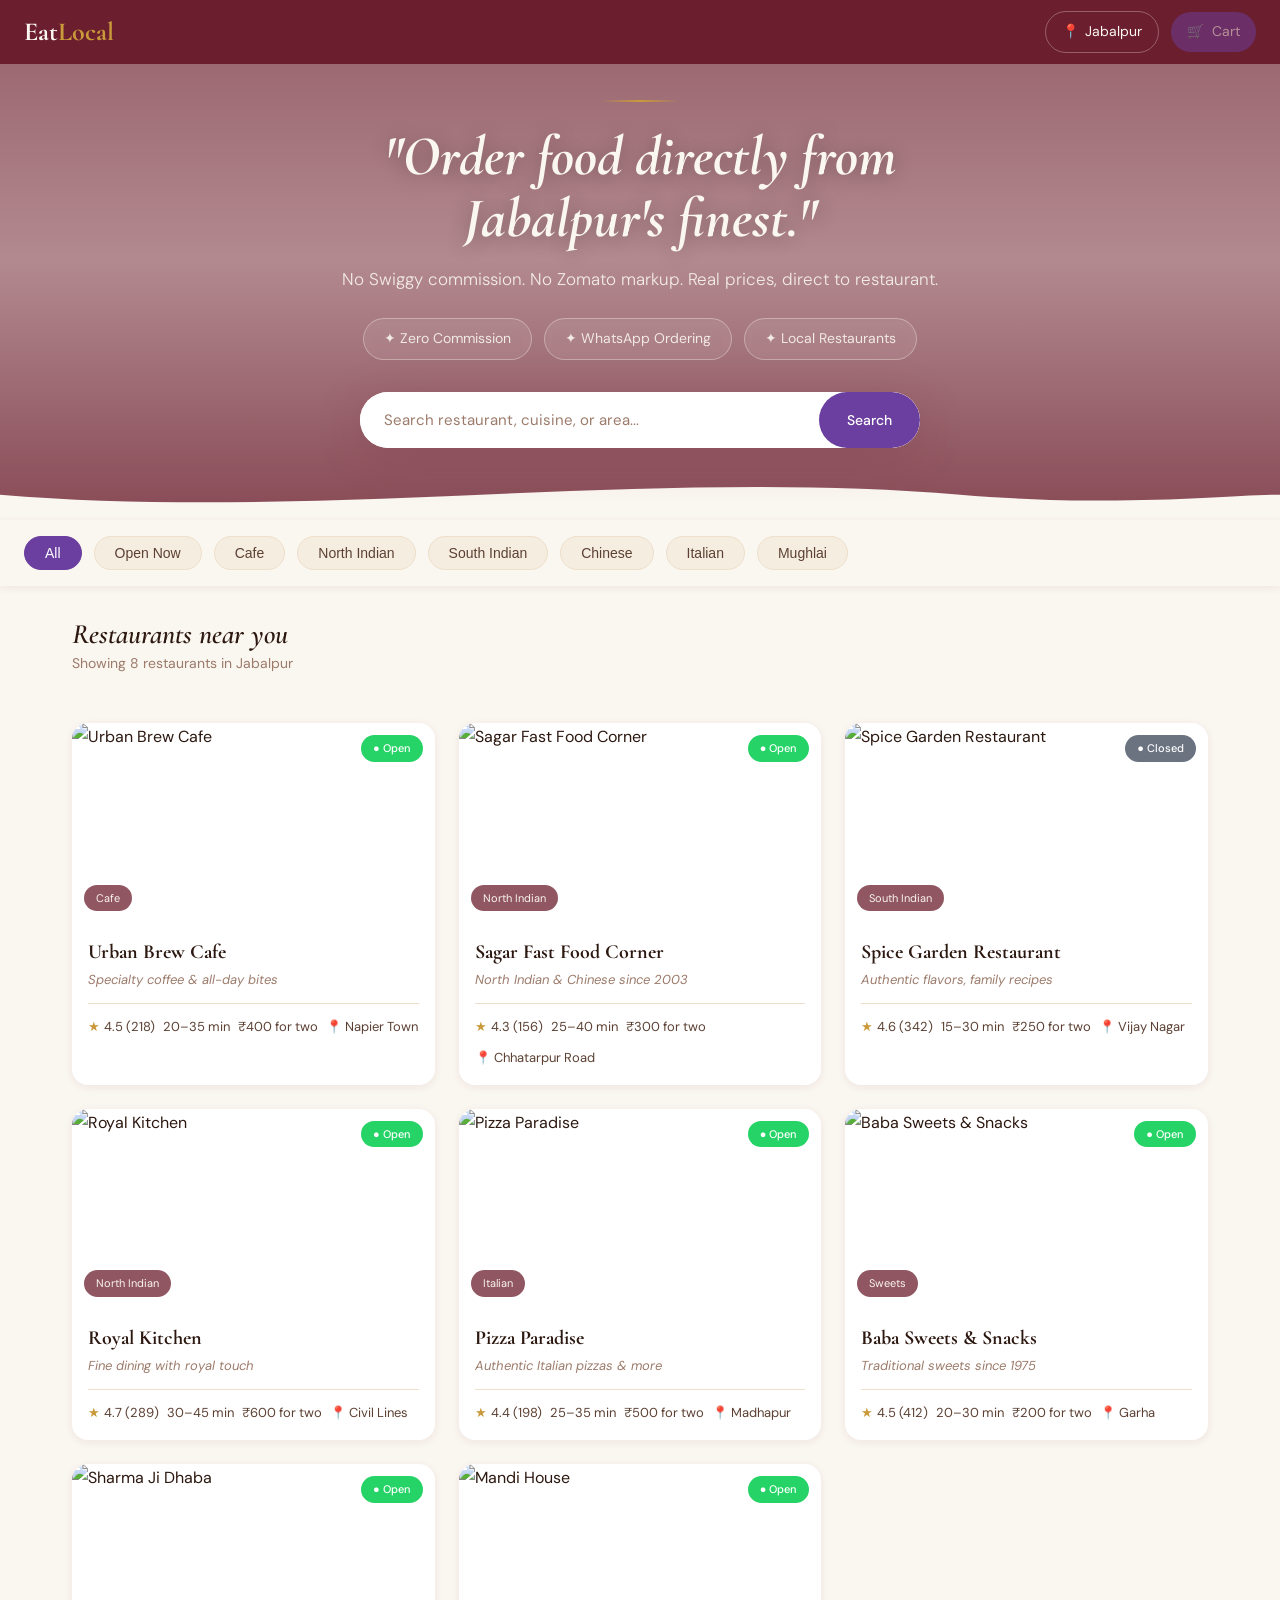
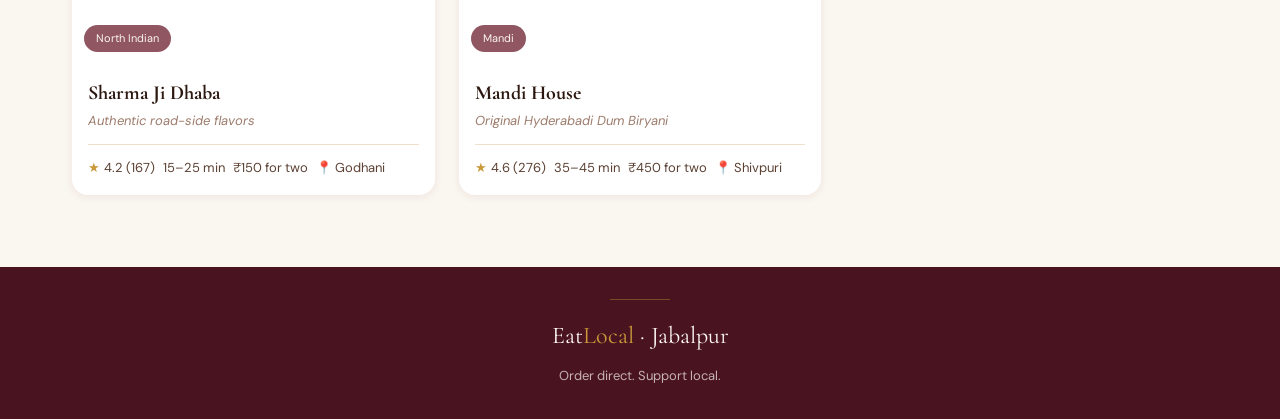
==== index.html @ e4f623a8 "EatLocal - Food ordering platform for Jabalpur restaurants" ====
<!DOCTYPE html>
<html lang="en">
<head>
  <meta charset="UTF-8">
  <meta name="viewport" content="width=device-width, initial-scale=1.0">
  <title>EatLocal - Direct Food Ordering in Jabalpur</title>
  <link rel="stylesheet" href="style.css">
  <link rel="stylesheet" href="https://unpkg.com/aos@2.3.4/dist/aos.css">
</head>
<body>
  <!-- Navbar -->
  <nav class="navbar" id="navbar">
    <div class="logo">Eat<span>Local</span></div>
    <div style="display: flex; align-items: center; gap: 12px;">
      <div class="location">
        <span>📍</span>
        <span>Jabalpur</span>
      </div>
      <div class="navbar-cart-container">
        <div class="navbar-cart" id="navbarCart">
          <span>🛒</span>
          <span class="cart-text">Cart</span>
          <span class="cart-badge" id="navCartBadge" style="display: none;">0</span>
        </div>
        <div class="cart-dropdown" id="cartDropdown">
          <div class="cart-dropdown-header">Your Cart</div>
          <div class="cart-dropdown-items" id="cartDropdownItems"></div>
          <div class="cart-dropdown-footer" id="cartDropdownFooter" style="display: none;">
            <div class="cart-dropdown-total">
              <span>Total</span>
              <span id="dropdownTotal">₹0</span>
            </div>
            <button class="cart-dropdown-btn" onclick="goToCheckout()">View Cart & Checkout</button>
          </div>
        </div>
      </div>
    </div>
  </nav>

  <!-- Hero Section -->
  <section class="hero" id="heroSection">
    <div class="hero-bg" id="heroBg"></div>
    <div class="hero-overlay"></div>
    <div class="hero-content">
      <div class="hero-divider"></div>
      <h1>"Order food directly from Jabalpur's finest."</h1>
      <p class="hero-subtext">No Swiggy commission. No Zomato markup. Real prices, direct to restaurant.</p>
      <div class="hero-pills">
        <span class="hero-pill">✦ Zero Commission</span>
        <span class="hero-pill">✦ WhatsApp Ordering</span>
        <span class="hero-pill">✦ Local Restaurants</span>
      </div>
      <div class="search-container">
        <div class="search-bar">
          <input type="text" class="search-input" id="searchInput" placeholder="Search restaurant, cuisine, or area...">
          <button class="search-btn" id="searchBtn">Search</button>
        </div>
      </div>
    </div>
    <svg class="hero-wave" viewBox="0 0 1440 60" preserveAspectRatio="none">
      <path fill="#FAF6F0" d="M0,30 C360,60 720,0 1080,30 C1260,45 1380,30 1440,30 L1440,60 L0,60 Z"></path>
    </svg>
  </section>

  <!-- Filter Bar -->
  <div class="filter-bar" id="filterBar">
    <button class="filter-pill active" data-filter="all">All</button>
    <button class="filter-pill" data-filter="open">Open Now</button>
    <button class="filter-pill" data-filter="cafe">Cafe</button>
    <button class="filter-pill" data-filter="north-indian">North Indian</button>
    <button class="filter-pill" data-filter="south-indian">South Indian</button>
    <button class="filter-pill" data-filter="chinese">Chinese</button>
    <button class="filter-pill" data-filter="italian">Italian</button>
    <button class="filter-pill" data-filter="mughlai">Mughlai</button>
  </div>

  <!-- Restaurant Section -->
  <main class="container">
    <div class="section-heading">
      <h2>Restaurants near you</h2>
      <p id="resultCount">Showing all restaurants in Jabalpur</p>
    </div>
    <div class="restaurant-grid" id="restaurantGrid"></div>
    <div class="empty-state" id="emptyState" style="display: none;">
      <div class="empty-state-emoji">🍽</div>
      <h3>No restaurants found</h3>
      <p>Try searching for 'cafe' or 'North Indian'</p>
    </div>
  </main>

  <!-- Footer -->
  <footer class="footer">
    <div class="footer-divider"></div>
    <div class="footer-logo">Eat<span>Local</span> · Jabalpur</div>
    <p class="footer-tagline">Order direct. Support local.</p>
  </footer>

  <script src="https://unpkg.com/aos@2.3.4/dist/aos.js"></script>
  <script src="data.js"></script>
  <script src="app.js"></script>
  <script>
    AOS.init({ duration: 600, once: true, offset: 60 });
  </script>
</body>
</html>
---- style.css ----
@import url('https://fonts.googleapis.com/css2?family=Cormorant+Garamond:ital,wght@0,400;0,600;0,700;1,400;1,600&family=DM+Sans:wght@300;400;500;600&display=swap');

:root {
  --maroon: #6B1E2E;
  --maroon-dark: #4A1320;
  --maroon-light: #8B2A3F;
  --purple: #6B3FA0;
  --purple-dark: #52318A;
  --purple-light: #8B5CC4;
  --cream: #FAF6F0;
  --cream-2: #F5EDE0;
  --cream-3: #EFE0CB;
  --gold: #C9993A;
  --gold-light: #F0D17A;
  --whatsapp: #25D366;
  --whatsapp-dark: #1DA851;
  --text-on-dark: #FAF6F0;
  --text-primary: #2C1810;
  --text-secondary: #5C4033;
  --text-muted: #9C7B6B;
  --shadow-sm: 0 2px 8px rgba(107,30,46,0.08);
  --shadow-md: 0 4px 24px rgba(107,30,46,0.14);
  --shadow-lg: 0 8px 48px rgba(107,30,46,0.20);
  --shadow-purple: 0 4px 20px rgba(107,63,160,0.30);
  --radius-sm: 8px;
  --radius-md: 16px;
  --radius-lg: 24px;
  --radius-pill: 50px;
  --ease: cubic-bezier(0.4, 0, 0.2, 1);
  --duration: 280ms;
  --font-display: 'Cormorant Garamond', Georgia, serif;
  --font-body: 'DM Sans', sans-serif;
}

* {
  margin: 0;
  padding: 0;
  box-sizing: border-box;
}

html {
  scroll-behavior: smooth;
}

body {
  font-family: var(--font-body);
  background-color: var(--cream);
  color: var(--text-primary);
  line-height: 1.7;
}

::-webkit-scrollbar {
  width: 0;
  height: 0;
}

::selection {
  background: var(--purple);
  color: white;
}

h1 {
  font: 700 italic 52px/1.1 var(--font-display);
}

h2 {
  font: 600 italic 36px/1.2 var(--font-display);
}

h3 {
  font: 600 28px/1.3 var(--font-display);
}

h4 {
  font: 600 22px/1.3 var(--font-display);
}

p {
  font: 400 16px/1.7 var(--font-body);
}

.container {
  max-width: 1200px;
  margin: 0 auto;
  padding: 0 20px;
}

@media (min-width: 640px) {
  .container {
    padding: 0 32px;
  }
}

/* Navbar */
.navbar {
  position: fixed;
  top: 0;
  left: 0;
  right: 0;
  height: 64px;
  background: var(--maroon);
  display: flex;
  align-items: center;
  justify-content: space-between;
  padding: 0 24px;
  z-index: 1000;
  transition: all var(--duration) var(--ease);
}

.navbar.scrolled {
  border-bottom: 1px solid rgba(201,153,58,0.3);
  backdrop-filter: blur(8px);
}

.navbar .logo {
  font-family: var(--font-display);
  font-size: 26px;
  font-weight: 700;
  color: var(--text-on-dark);
}

.navbar .logo span {
  color: var(--gold);
}

.navbar .location {
  display: flex;
  align-items: center;
  gap: 6px;
  padding: 8px 16px;
  border: 1px solid rgba(250,246,240,0.3);
  border-radius: var(--radius-pill);
  color: var(--text-on-dark);
  font-size: 14px;
  cursor: pointer;
  transition: all var(--duration) var(--ease);
}

.navbar .location:hover {
  background: rgba(250,246,240,0.1);
}

.navbar-cart {
  display: flex;
  align-items: center;
  gap: 8px;
  padding: 8px 16px;
  background: var(--purple);
  border-radius: var(--radius-pill);
  color: white;
  font-size: 14px;
  cursor: pointer;
  transition: all var(--duration) var(--ease);
  position: relative;
}

.navbar-cart:hover {
  background: var(--purple-dark);
}

.navbar-cart .cart-badge {
  position: absolute;
  top: -6px;
  right: -6px;
  background: var(--gold);
  color: var(--maroon);
  font-size: 11px;
  font-weight: 600;
  min-width: 20px;
  height: 20px;
  border-radius: 50%;
  display: flex;
  align-items: center;
  justify-content: center;
}

.navbar-cart.empty {
  opacity: 0.5;
  pointer-events: none;
}

@media (max-width: 640px) {
  .navbar {
    height: 56px;
    padding: 0 16px;
  }

  .navbar .logo {
    font-size: 22px;
  }

  .navbar .location {
    padding: 6px 12px;
    font-size: 13px;
  }

  .navbar-cart {
    padding: 6px 12px;
    font-size: 13px;
  }
}

/* Hero Section with Image */
.hero {
  position: relative;
  min-height: 520px;
  padding: 100px 24px 60px;
  overflow: hidden;
}

.hero-bg {
  position: absolute;
  top: 0;
  left: 0;
  right: 0;
  bottom: 0;
  background-size: cover;
  background-position: center;
  filter: blur(3px) brightness(0.4);
  transform: scale(1.1);
}

.hero-overlay {
  position: absolute;
  top: 0;
  left: 0;
  right: 0;
  bottom: 0;
  background: linear-gradient(180deg, rgba(107,30,46,0.7) 0%, rgba(107,30,46,0.5) 50%, rgba(107,30,46,0.8) 100%);
}

.hero-content {
  max-width: 700px;
  margin: 0 auto;
  text-align: center;
  position: relative;
  z-index: 1;
}

.hero-divider {
  width: 80px;
  height: 2px;
  background: linear-gradient(90deg, transparent, var(--gold), transparent);
  margin: 0 auto 24px;
}

.hero h1 {
  color: var(--text-on-dark);
  font-size: 56px;
  margin-bottom: 16px;
  text-shadow: 0 2px 20px rgba(0,0,0,0.3);
}

.hero-subtext {
  color: var(--text-on-dark);
  opacity: 0.9;
  font-size: 17px;
  margin-bottom: 24px;
  font-weight: 300;
}

.hero-pills {
  display: flex;
  justify-content: center;
  flex-wrap: wrap;
  gap: 12px;
  margin-bottom: 32px;
}

.hero-pill {
  padding: 8px 20px;
  border: 1px solid rgba(250,246,240,0.4);
  border-radius: var(--radius-pill);
  color: var(--text-on-dark);
  opacity: 0.9;
  font-size: 14px;
  background: rgba(255,255,255,0.1);
  backdrop-filter: blur(4px);
}

.search-container {
  max-width: 560px;
  margin: 0 auto;
}

.search-bar {
  display: flex;
  background: white;
  border-radius: var(--radius-pill);
  box-shadow: var(--shadow-lg);
  overflow: hidden;
  height: 56px;
}

.search-input {
  flex: 1;
  border: none;
  padding: 0 24px;
  font-size: 15px;
  font-family: var(--font-body);
  color: var(--text-primary);
  outline: none;
}

.search-input::placeholder {
  color: var(--text-muted);
}

.search-input:focus {
  border: 2px solid var(--purple);
}

.search-btn {
  background: var(--purple);
  color: white;
  border: none;
  padding: 12px 28px;
  border-radius: var(--radius-pill);
  font-family: var(--font-body);
  font-size: 14px;
  font-weight: 500;
  cursor: pointer;
  transition: all var(--duration) var(--ease);
}

.search-btn:hover {
  background: var(--purple-dark);
}

.search-btn:active {
  transform: scale(0.97);
}

.hero-wave {
  position: absolute;
  bottom: -1px;
  left: 0;
  right: 0;
}

@media (max-width: 640px) {
  .hero {
    min-height: 480px;
    padding: 80px 16px 40px;
  }

  .hero h1 {
    font-size: 36px;
  }

  .hero-subtext {
    font-size: 14px;
  }

  .hero-pills {
    gap: 8px;
  }

  .hero-pill {
    font-size: 12px;
    padding: 6px 14px;
  }

  .search-bar {
    flex-direction: column;
    border-radius: var(--radius-md);
    height: auto;
    gap: 12px;
    padding: 16px;
  }

  .search-input {
    height: 48px;
    padding: 0 16px;
  }

  .search-btn {
    width: 100%;
    padding: 14px;
  }
}

/* Filter Bar */
.filter-bar {
  background: var(--cream);
  padding: 16px 24px;
  display: flex;
  gap: 12px;
  overflow-x: auto;
  -webkit-overflow-scrolling: touch;
  scrollbar-width: none;
  position: sticky;
  top: 64px;
  z-index: 100;
  box-shadow: var(--shadow-sm);
}

.filter-bar::-webkit-scrollbar {
  display: none;
}

.filter-pill {
  padding: 8px 20px;
  background: var(--cream-2);
  border: 1px solid var(--cream-3);
  border-radius: var(--radius-pill);
  color: var(--text-secondary);
  font-size: 14px;
  white-space: nowrap;
  cursor: pointer;
  transition: all 200ms var(--ease);
}

.filter-pill:hover {
  background: var(--cream-3);
}

.filter-pill.active {
  background: var(--purple);
  color: white;
  border-color: var(--purple);
}

@media (max-width: 640px) {
  .filter-bar {
    padding: 12px 16px;
    top: 56px;
  }

  .filter-pill {
    padding: 6px 16px;
    font-size: 13px;
  }
}

/* Section Heading */
.section-heading {
  padding: 32px 0 16px;
}

.section-heading h2 {
  font-size: 28px;
  color: var(--text-primary);
}

.section-heading p {
  font-size: 14px;
  color: var(--text-muted);
}

/* Restaurant Grid */
.restaurant-grid {
  display: grid;
  grid-template-columns: repeat(auto-fill, minmax(300px, 1fr));
  gap: 24px;
  padding: 32px 0;
}

@media (max-width: 640px) {
  .restaurant-grid {
    grid-template-columns: 1fr;
    gap: 16px;
    padding: 16px 0;
  }
}

/* Restaurant Card */
.restaurant-card {
  background: white;
  border-radius: var(--radius-md);
  box-shadow: var(--shadow-sm);
  overflow: hidden;
  transition: all var(--duration) var(--ease);
  text-decoration: none;
  color: inherit;
  display: block;
}

.restaurant-card:hover {
  transform: translateY(-4px);
  box-shadow: var(--shadow-md);
}

.card-cover {
  height: 200px;
  position: relative;
  overflow: hidden;
}

.card-cover img {
  width: 100%;
  height: 100%;
  object-fit: cover;
  transition: transform 0.5s var(--ease);
}

.restaurant-card:hover .card-cover img {
  transform: scale(1.05);
}

.card-cover-gradient {
  width: 100%;
  height: 100%;
  background: linear-gradient(135deg, var(--maroon) 0%, var(--purple) 100%);
  display: flex;
  align-items: center;
  justify-content: center;
}

.card-cover-initials {
  font-family: var(--font-display);
  font-size: 48px;
  color: var(--gold);
}

.card-badge {
  position: absolute;
  top: 12px;
  right: 12px;
  padding: 4px 12px;
  border-radius: var(--radius-pill);
  font-size: 11px;
  font-weight: 500;
}

.card-badge.open {
  background: var(--whatsapp);
  color: white;
}

.card-badge.closed {
  background: #6B7280;
  color: white;
}

.card-cuisine-tag {
  position: absolute;
  bottom: 12px;
  left: 12px;
  padding: 4px 12px;
  background: rgba(107,30,46,0.75);
  backdrop-filter: blur(4px);
  border-radius: var(--radius-pill);
  color: var(--cream);
  font-size: 11px;
}

.card-body {
  padding: 16px;
}

.card-name {
  font-family: var(--font-display);
  font-size: 20px;
  font-weight: 700;
  color: var(--text-primary);
  margin-bottom: 4px;
}

.card-tagline {
  font-size: 13px;
  color: var(--text-muted);
  font-style: italic;
  margin-bottom: 12px;
}

.card-divider {
  height: 1px;
  background: var(--cream-3);
  margin-bottom: 12px;
}

.card-info {
  display: flex;
  flex-wrap: wrap;
  gap: 8px;
  font-size: 13px;
  color: var(--text-secondary);
}

.card-rating {
  display: flex;
  align-items: center;
  gap: 4px;
}

.card-rating .star {
  color: var(--gold);
}

.card-info-item {
  display: flex;
  align-items: center;
  gap: 4px;
}

/* Empty State */
.empty-state {
  text-align: center;
  padding: 60px 20px;
}

.empty-state-emoji {
  font-size: 64px;
  margin-bottom: 16px;
}

.empty-state h3 {
  font-size: 24px;
  color: var(--text-primary);
  margin-bottom: 8px;
}

.empty-state p {
  font-size: 14px;
  color: var(--text-muted);
}

/* Footer */
.footer {
  background: var(--maroon-dark);
  text-align: center;
  padding: 32px 24px;
  margin-top: 40px;
}

.footer-divider {
  width: 60px;
  height: 1px;
  background: var(--gold);
  opacity: 0.4;
  margin: 0 auto 16px;
}

.footer-logo {
  font-family: var(--font-display);
  font-size: 24px;
  color: var(--text-on-dark);
  margin-bottom: 8px;
}

.footer-logo span {
  color: var(--gold);
}

.footer-tagline {
  font-size: 13px;
  color: var(--text-on-dark);
  opacity: 0.7;
}

/* Restaurant Page - Back Button - Premium */
.back-btn {
  position: fixed;
  top: 20px;
  left: 20px;
  z-index: 900;
  display: flex;
  align-items: center;
  gap: 8px;
  padding: 12px 20px;
  background: rgba(255,255,255,0.95);
  border: none;
  border-radius: 30px;
  color: var(--maroon);
  font-size: 14px;
  font-family: var(--font-body);
  font-weight: 600;
  cursor: pointer;
  transition: all 0.3s cubic-bezier(0.4, 0, 0.2, 1);
  backdrop-filter: blur(12px);
  box-shadow: 0 4px 20px rgba(107,30,46,0.15), 0 0 0 1px rgba(255,255,255,0.5);
  z-index: 1001;
}

.back-btn:hover {
  background: white;
  transform: translateX(-4px);
  box-shadow: 0 8px 30px rgba(107,30,46,0.2), 0 0 0 1px rgba(255,255,255,0.8);
}

.back-btn svg {
  width: 18px;
  height: 18px;
  transition: transform 0.3s var(--ease);
}

.back-btn:hover svg {
  transform: translateX(-4px);
}

@media (min-width: 640px) {
  .back-btn {
    top: 84px;
  }
}

/* Restaurant Cover - World Class */
.restaurant-cover {
  position: relative;
  height: 480px;
  overflow: hidden;
}

.restaurant-cover::before {
  content: '';
  position: absolute;
  top: 0;
  left: 0;
  right: 0;
  height: 200px;
  background: linear-gradient(to bottom, rgba(44,24,16,0.5) 0%, transparent 100%);
  z-index: 2;
}

.restaurant-cover::after {
  content: '';
  position: absolute;
  bottom: 0;
  left: 0;
  right: 0;
  height: 120px;
  background: linear-gradient(to top, rgba(44,24,16,0.95) 0%, rgba(44,24,16,0.3) 60%, transparent 100%);
  z-index: 2;
}

.restaurant-cover-gradient {
  width: 100%;
  height: 100%;
  background: linear-gradient(135deg, var(--maroon) 0%, var(--purple) 40%, var(--maroon-light) 70%, var(--purple-dark) 100%);
}

.restaurant-cover img {
  width: 100%;
  height: 100%;
  object-fit: cover;
  transition: transform 10s cubic-bezier(0.4, 0, 0.2, 1);
}

.restaurant-cover:hover img {
  transform: scale(1.08);
}

.restaurant-cover-overlay {
  position: absolute;
  bottom: 0;
  left: 0;
  right: 0;
  padding: 40px;
  z-index: 3;
}

.restaurant-cover-name {
  font-family: var(--font-display);
  font-size: 48px;
  font-style: italic;
  font-weight: 700;
  color: var(--text-on-dark);
  margin-bottom: 10px;
  text-shadow: 0 4px 20px rgba(0,0,0,0.4);
  letter-spacing: -0.5px;
  animation: slideUp 0.6s ease-out;
}

@keyframes slideUp {
  from {
    opacity: 0;
    transform: translateY(30px);
  }
  to {
    opacity: 1;
    transform: translateY(0);
  }
}

.restaurant-cover-tagline {
  font-size: 18px;
  color: var(--text-on-dark);
  opacity: 0.9;
  font-weight: 300;
  margin-bottom: 24px;
  font-style: italic;
  animation: slideUp 0.6s ease-out 0.1s backwards;
}

.restaurant-cover-meta {
  display: flex;
  align-items: center;
  gap: 14px;
  flex-wrap: wrap;
  animation: slideUp 0.6s ease-out 0.2s backwards;
}

.restaurant-cover-rating {
  display: flex;
  align-items: center;
  gap: 8px;
  background: linear-gradient(135deg, rgba(201,153,58,0.9), rgba(240,209,122,0.9));
  padding: 8px 18px;
  border-radius: 30px;
  color: var(--maroon-dark);
  font-weight: 600;
  box-shadow: 0 4px 15px rgba(201,153,58,0.4);
}

.restaurant-cover-rating .star {
  color: var(--maroon-dark);
  font-size: 18px;
  animation: starPulse 2s ease-in-out infinite;
}

@keyframes starPulse {
  0%, 100% { transform: scale(1); }
  50% { transform: scale(1.2); }
}

.restaurant-cover-cuisine {
  background: linear-gradient(135deg, rgba(107,63,160,0.8), rgba(139,92,196,0.8));
  backdrop-filter: blur(8px);
  padding: 8px 18px;
  border-radius: 30px;
  color: white;
  font-size: 14px;
  font-weight: 500;
  letter-spacing: 0.5px;
  box-shadow: 0 4px 15px rgba(107,63,160,0.3);
}

/* Floating action buttons */
.restaurant-actions {
  position: absolute;
  top: 90px;
  right: 20px;
  display: flex;
  flex-direction: column;
  gap: 12px;
  z-index: 4;
}

.action-btn {
  width: 50px;
  height: 50px;
  border-radius: 50%;
  border: none;
  display: flex;
  align-items: center;
  justify-content: center;
  cursor: pointer;
  transition: all 0.3s var(--ease);
  box-shadow: 0 4px 15px rgba(0,0,0,0.2);
}

.action-btn.favorite {
  background: white;
  color: #ef4444;
}

.action-btn.favorite.active {
  background: #ef4444;
  color: white;
}

.action-btn.share {
  background: white;
  color: var(--maroon);
}

.action-btn:hover {
  transform: scale(1.1);
}

.action-btn svg {
  width: 22px;
  height: 22px;
}

@media (max-width: 640px) {
  .restaurant-cover {
    height: 360px;
  }

  .restaurant-cover-name {
    font-size: 32px;
  }

  .restaurant-cover-tagline {
    font-size: 15px;
  }

  .restaurant-cover-overlay {
    padding: 24px;
  }

  .restaurant-actions {
    top: 80px;
    right: 12px;
  }

  .action-btn {
    width: 44px;
    height: 44px;
  }
}

/* Info Bar - Premium */
.info-bar {
  background: linear-gradient(180deg, white 0%, var(--cream) 100%);
  padding: 20px 32px;
  display: flex;
  gap: 16px;
  overflow-x: auto;
  -webkit-overflow-scrolling: touch;
  border-bottom: 1px solid var(--cream-3);
  box-shadow: 0 4px 20px rgba(107,30,46,0.05);
}

.info-chip {
  display: flex;
  align-items: center;
  gap: 10px;
  font-size: 13px;
  color: var(--text-secondary);
  white-space: nowrap;
  padding: 10px 18px;
  background: white;
  border-radius: 12px;
  border: 1px solid var(--cream-3);
  transition: all 0.25s var(--ease);
  box-shadow: 0 2px 8px rgba(107,30,46,0.04);
}

.info-chip:hover {
  background: var(--cream);
  border-color: var(--purple-light);
  transform: translateY(-2px);
  box-shadow: 0 4px 12px rgba(107,30,46,0.08);
}

.info-chip .icon {
  font-size: 16px;
  width: 20px;
  text-align: center;
}

.info-chip .status-badge {
  padding: 6px 14px;
  border-radius: 20px;
  font-size: 12px;
  font-weight: 600;
  letter-spacing: 0.3px;
}

.info-chip .status-badge.open {
  background: linear-gradient(135deg, var(--whatsapp), #20b858);
  color: white;
  box-shadow: 0 2px 8px rgba(37,211,102,0.3);
}

.info-chip .status-badge.closed {
  background: linear-gradient(135deg, #6B7280, #9CA3AF);
  color: white;
}

.info-chip strong {
  color: var(--text-primary);
  font-weight: 600;
}

.info-chip.call-btn {
  background: linear-gradient(135deg, var(--whatsapp), #20b858);
  color: white;
  border: none;
  cursor: pointer;
}

.info-chip.call-btn:hover {
  background: var(--whatsapp-dark);
  transform: translateY(-2px);
  box-shadow: 0 4px 15px rgba(37,211,102,0.4);
}

.info-chip.call-btn .icon {
  color: white;
}

/* Menu Category Tabs - Premium */
.menu-tabs {
  background: linear-gradient(180deg, white 0%, var(--cream) 100%);
  padding: 20px 32px;
  display: flex;
  gap: 12px;
  overflow-x: auto;
  -webkit-overflow-scrolling: touch;
  position: sticky;
  top: 64px;
  z-index: 100;
  border-bottom: 1px solid var(--cream-3);
  box-shadow: 0 4px 20px rgba(107,30,46,0.06);
}

.menu-tab {
  padding: 14px 28px;
  background: white;
  border: 2px solid var(--cream-3);
  border-radius: 30px;
  color: var(--text-secondary);
  font-size: 14px;
  font-weight: 600;
  white-space: nowrap;
  cursor: pointer;
  transition: all 0.3s cubic-bezier(0.4, 0, 0.2, 1);
  position: relative;
  overflow: hidden;
}

.menu-tab::before {
  content: '';
  position: absolute;
  top: 0;
  left: 0;
  right: 0;
  bottom: 0;
  background: linear-gradient(135deg, var(--maroon), var(--maroon-light));
  opacity: 0;
  transition: opacity 0.3s var(--ease);
  border-radius: 28px;
}

.menu-tab:hover {
  border-color: var(--purple-light);
  transform: translateY(-2px);
  box-shadow: 0 6px 20px rgba(107,30,46,0.12);
}

.menu-tab:hover::before {
  opacity: 0.05;
}

.menu-tab.active {
  background: linear-gradient(135deg, var(--maroon), var(--maroon-light));
  color: var(--text-on-dark);
  border-color: var(--maroon);
  box-shadow: 0 6px 20px rgba(107,30,46,0.25);
}

.menu-tab.active::before {
  opacity: 1;
}

.menu-tab span {
  position: relative;
  z-index: 1;
}

.menu-tab:hover {
  background: var(--cream-3);
}

.menu-tab.active {
  background: var(--maroon);
  color: var(--text-on-dark);
}

@media (max-width: 640px) {
  .menu-tabs {
    top: 56px;
    padding: 12px 16px;
  }
}

/* Menu Section - World Class */
.menu-section {
  padding: 32px;
  max-width: 900px;
  margin: 0 auto;
}

.menu-category {
  margin-bottom: 48px;
  animation: fadeInUp 0.6s cubic-bezier(0.4, 0, 0.2, 1);
}

@keyframes fadeInUp {
  from {
    opacity: 0;
    transform: translateY(30px);
  }
  to {
    opacity: 1;
    transform: translateY(0);
  }
}

.category-header {
  display: flex;
  align-items: center;
  gap: 20px;
  margin-bottom: 24px;
  padding-bottom: 16px;
  border-bottom: 2px solid var(--cream-3);
}

.category-heading {
  font-family: var(--font-display);
  font-size: 30px;
  color: var(--maroon);
  font-weight: 700;
  position: relative;
  letter-spacing: -0.5px;
  display: flex;
  align-items: center;
  gap: 12px;
}

.category-heading::after {
  content: '';
  position: absolute;
  bottom: -8px;
  left: 0;
  width: 80px;
  height: 4px;
  background: linear-gradient(90deg, var(--gold), var(--gold-light), transparent);
  border-radius: 2px;
}

.category-item-count {
  background: linear-gradient(135deg, var(--cream-2), var(--cream-3));
  padding: 6px 16px;
  border-radius: 20px;
  font-size: 13px;
  color: var(--text-muted);
  font-weight: 500;
}

.category-divider {
  height: 2px;
  background: linear-gradient(90deg, var(--cream-3) 0%, transparent 100%);
  margin-bottom: 24px;
}

/* Menu Item - World Class */
.menu-item {
  background: white;
  border: 1px solid var(--cream-3);
  border-radius: 20px;
  padding: 24px;
  margin-bottom: 20px;
  display: flex;
  gap: 24px;
  transition: all 0.4s cubic-bezier(0.4, 0, 0.2, 1);
  position: relative;
  overflow: visible;
  box-shadow: 0 2px 8px rgba(107,30,46,0.04);
}

.menu-item::before {
  content: '';
  position: absolute;
  left: 0;
  top: 0;
  bottom: 0;
  width: 5px;
  background: linear-gradient(180deg, var(--maroon), var(--purple));
  border-radius: 20px 0 0 20px;
  transform: scaleY(0);
  transition: transform 0.4s var(--ease);
}

.menu-item:hover {
  border-color: var(--purple-light);
  box-shadow: 0 12px 40px rgba(107,30,46,0.12);
  transform: translateY(-4px);
}

.menu-item:hover::before {
  transform: scaleY(1);
}

.menu-item-info {
  flex: 1;
  min-width: 0;
}

.menu-item-header {
  display: flex;
  align-items: center;
  gap: 12px;
  margin-bottom: 8px;
  flex-wrap: wrap;
}

.veg-indicator {
  width: 14px;
  height: 14px;
  border-radius: 50%;
  flex-shrink: 0;
  box-shadow: 0 2px 6px rgba(0,0,0,0.15);
  border: 2px solid rgba(255,255,255,0.5);
}

.veg-indicator.veg {
  background: #22C55E;
}

.veg-indicator.non-veg {
  background: #EF4444;
}

.menu-item-name {
  font-size: 18px;
  font-weight: 700;
  color: var(--text-primary);
  letter-spacing: -0.3px;
  position: relative;
}

.menu-item-badge {
  padding: 5px 14px;
  background: linear-gradient(135deg, var(--gold), var(--gold-light));
  color: var(--maroon-dark);
  border-radius: 20px;
  font-size: 11px;
  font-weight: 700;
  text-transform: uppercase;
  letter-spacing: 0.8px;
  box-shadow: 0 2px 8px rgba(201,153,58,0.3);
}

.menu-item-description {
  font-size: 15px;
  color: var(--text-muted);
  margin-bottom: 16px;
  line-height: 1.6;
  display: -webkit-box;
  -webkit-line-clamp: 2;
  -webkit-box-orient: vertical;
  overflow: hidden;
}

.menu-item-footer {
  display: flex;
  align-items: center;
  justify-content: space-between;
  gap: 16px;
  flex-wrap: wrap;
}

.menu-item-price {
  font-size: 20px;
  font-weight: 800;
  color: var(--maroon);
  display: flex;
  align-items: baseline;
  gap: 2px;
  letter-spacing: -0.5px;
}

.menu-item-price::before {
  content: '₹';
  font-size: 14px;
  font-weight: 600;
  opacity: 0.7;
}

.menu-item-image {
  width: 120px;
  height: 120px;
  border-radius: 20px;
  background: linear-gradient(135deg, var(--cream-2) 0%, var(--cream-3) 100%);
  flex-shrink: 0;
  display: flex;
  align-items: center;
  justify-content: center;
  overflow: hidden;
  box-shadow: 0 8px 24px rgba(107,30,46,0.1);
  transition: all 0.4s cubic-bezier(0.4, 0, 0.2, 1);
}

.menu-item:hover .menu-item-image {
  transform: scale(1.08) rotate(2deg);
  box-shadow: 0 12px 32px rgba(107,30,46,0.15);
}

/* Popular Items Grid - Premium */
.popular-items-grid {
  display: grid;
  grid-template-columns: repeat(2, 1fr);
  gap: 16px;
}

@media (max-width: 640px) {
  .popular-items-grid {
    grid-template-columns: 1fr;
  }
}

.menu-item-image img {
  width: 100%;
  height: 100%;
  object-fit: cover;
}

.add-btn {
  border: 2px solid var(--purple);
  color: var(--purple);
  background: white;
  border-radius: 25px;
  padding: 12px 28px;
  font-size: 14px;
  font-family: var(--font-body);
  font-weight: 700;
  cursor: pointer;
  transition: all 0.3s cubic-bezier(0.4, 0, 0.2, 1);
  display: inline-flex;
  align-items: center;
  gap: 8px;
  box-shadow: 0 4px 12px rgba(107,63,160,0.15);
}

.add-btn:hover {
  background: linear-gradient(135deg, var(--purple), var(--purple-dark));
  color: white;
  transform: scale(1.05);
  box-shadow: 0 8px 24px rgba(107,63,160,0.35);
}

.add-btn:active {
  transform: scale(0.95);
}

.quantity-control {
  display: inline-flex;
  align-items: center;
  gap: 8px;
  margin-top: 8px;
  background: linear-gradient(135deg, var(--purple), var(--purple-dark));
  border-radius: 25px;
  padding: 6px;
  box-shadow: 0 4px 12px rgba(107,63,160,0.3);
}

.quantity-control .qty-btn {
  width: 32px;
  height: 32px;
  border-radius: 50%;
  border: none;
  background: white;
  color: var(--purple);
  font-size: 18px;
  font-weight: 700;
  cursor: pointer;
  display: flex;
  align-items: center;
  justify-content: center;
  transition: all 0.2s var(--ease);
  box-shadow: 0 2px 6px rgba(0,0,0,0.1);
}

.quantity-control .qty-btn:hover {
  background: var(--gold);
  color: var(--maroon-dark);
  transform: scale(1.1);
}

.quantity-control .qty-btn:active {
  transform: scale(0.9);
}

.quantity-control .qty-count {
  font-size: 15px;
  font-weight: 700;
  color: white;
  min-width: 24px;
  text-align: center;
  padding: 0 4px;
}

/* Sticky Cart Bar - World Class */
.sticky-cart {
  position: fixed;
  bottom: 0;
  left: 0;
  right: 0;
  background: linear-gradient(135deg, var(--maroon) 0%, var(--maroon-dark) 50%, var(--purple-dark) 100%);
  padding: 18px 32px;
  padding-bottom: max(24px, env(safe-area-inset-bottom));
  display: flex;
  align-items: center;
  justify-content: space-between;
  z-index: 800;
  transform: translateY(120%);
  transition: transform 400ms cubic-bezier(0.34,1.56,0.64,1);
  box-shadow: 0 -10px 40px rgba(107,30,46,0.4), 0 0 0 1px rgba(201,153,58,0.1);
}

.sticky-cart.visible {
  transform: translateY(0);
}

.cart-info {
  display: flex;
  align-items: center;
  gap: 16px;
  color: var(--text-on-dark);
}

.cart-icon {
  font-size: 24px;
  background: linear-gradient(135deg, var(--gold), var(--gold-light));
  width: 56px;
  height: 56px;
  border-radius: 16px;
  display: flex;
  align-items: center;
  justify-content: center;
  box-shadow: 0 6px 20px rgba(201,153,58,0.4);
  position: relative;
  animation: cartBounce 2s ease-in-out infinite;
}

@keyframes cartBounce {
  0%, 100% { transform: translateY(0); }
  50% { transform: translateY(-3px); }
}

.cart-details {
  font-size: 14px;
}

.cart-item-name {
  font-weight: 600;
  margin-bottom: 4px;
  font-size: 15px;
}

.cart-total {
  font-size: 22px;
  font-weight: 800;
  color: var(--gold);
  letter-spacing: -0.5px;
}

.place-order-btn {
  background: linear-gradient(135deg, var(--whatsapp), #1da851);
  color: white;
  border: none;
  padding: 16px 36px;
  border-radius: 30px;
  font-size: 16px;
  font-weight: 700;
  font-family: var(--font-body);
  cursor: pointer;
  transition: all 0.3s cubic-bezier(0.4, 0, 0.2, 1);
  display: flex;
  align-items: center;
  gap: 12px;
  box-shadow: 0 8px 24px rgba(37,211,102,0.4);
  letter-spacing: 0.5px;
}

.place-order-btn:hover {
  transform: scale(1.05) translateY(-2px);
  box-shadow: 0 12px 32px rgba(37,211,102,0.5);
}

.place-order-btn:active {
  transform: scale(0.98);
}

.place-order-btn svg {
  width: 22px;
  height: 22px;
}

@media (max-width: 640px) {
  .sticky-cart {
    padding: 12px 16px;
  }

  .cart-icon {
    width: 40px;
    height: 40px;
    font-size: 20px;
  }

  .place-order-btn {
    padding: 12px 20px;
    font-size: 14px;
  }
}

/* WhatsApp Float Button - Enhanced */
.whatsapp-float {
  position: fixed;
  bottom: 24px;
  right: 20px;
  width: 60px;
  height: 60px;
  background: linear-gradient(135deg, var(--whatsapp), #20b858);
  border-radius: 50%;
  display: flex;
  align-items: center;
  justify-content: center;
  box-shadow: 0 8px 24px rgba(37,211,102,0.5);
  z-index: 700;
  cursor: pointer;
  transition: all var(--duration) var(--ease);
  animation: float 3s ease-in-out infinite;
}

@keyframes float {
  0%, 100% {
    transform: translateY(0);
  }
  50% {
    transform: translateY(-8px);
  }
}

.whatsapp-float:hover {
  transform: scale(1.1);
  box-shadow: 0 12px 32px rgba(37,211,102,0.6);
}

.whatsapp-float svg {
  width: 30px;
  height: 30px;
  fill: white;
}

.whatsapp-float::after {
  content: 'Chat';
  position: absolute;
  right: 70px;
  background: var(--maroon);
  color: white;
  padding: 6px 12px;
  border-radius: var(--radius-pill);
  font-size: 12px;
  font-weight: 500;
  white-space: nowrap;
  opacity: 0;
  transform: translateX(10px);
  transition: all 200ms var(--ease);
  pointer-events: none;
}

.whatsapp-float:hover::after {
  opacity: 1;
  transform: translateX(0);
}

.whatsapp-float.with-cart {
  bottom: 96px;
}

@media (max-width: 640px) {
  .whatsapp-float {
    bottom: 88px;
    width: 56px;
    height: 56px;
  }

  .whatsapp-float svg {
    width: 26px;
    height: 26px;
  }

  .whatsapp-float.with-cart {
    bottom: 160px;
  }

  .whatsapp-float::after {
    display: none;
  }
}

/* Order Modal */
.modal-overlay {
  position: fixed;
  inset: 0;
  background: rgba(44,24,16,0.7);
  backdrop-filter: blur(4px);
  z-index: 2000;
  display: none;
  align-items: flex-end;
  justify-content: center;
}

.modal-overlay.visible {
  display: flex;
}

.modal-panel {
  background: var(--cream);
  width: 100%;
  max-width: 480px;
  max-height: 92vh;
  overflow-y: auto;
  border-radius: 24px 24px 0 0;
  transform: translateY(100%);
  transition: transform 350ms cubic-bezier(0.34,1.56,0.64,1);
}

.modal-overlay.visible .modal-panel {
  transform: translateY(0);
}

@media (min-width: 640px) {
  .modal-overlay {
    align-items: center;
  }

  .modal-panel {
    border-radius: 24px;
    transform: scale(0.9);
    opacity: 0;
    transition: all 300ms var(--ease);
  }

  .modal-overlay.visible .modal-panel {
    transform: scale(1);
    opacity: 1;
  }
}

.modal-handle {
  width: 40px;
  height: 4px;
  background: var(--cream-3);
  border-radius: 2px;
  margin: 12px auto;
}

.modal-header {
  display: flex;
  align-items: center;
  justify-content: space-between;
  padding: 0 24px 16px;
  border-bottom: 1px solid var(--cream-3);
}

.modal-title {
  font-family: var(--font-display);
  font-size: 24px;
  font-style: italic;
  color: var(--maroon);
}

.modal-close {
  width: 36px;
  height: 36px;
  border-radius: 50%;
  background: var(--cream-2);
  border: none;
  font-size: 20px;
  color: var(--text-secondary);
  cursor: pointer;
  display: flex;
  align-items: center;
  justify-content: center;
}

.modal-content {
  padding: 24px;
}

.form-section {
  margin-bottom: 24px;
}

.form-label {
  display: block;
  font-size: 12px;
  text-transform: uppercase;
  letter-spacing: 0.08em;
  color: var(--text-muted);
  margin-bottom: 8px;
}

.form-input {
  width: 100%;
  height: 48px;
  border: 1.5px solid var(--cream-3);
  border-radius: 12px;
  padding: 0 16px;
  font-size: 14px;
  font-family: var(--font-body);
  color: var(--text-primary);
  background: white;
  transition: all var(--duration) var(--ease);
}

.form-input:focus {
  outline: none;
  border-color: var(--purple);
  box-shadow: 0 0 0 3px rgba(107,63,160,0.12);
}

.form-input.error {
  border-color: #EF4444;
  animation: shake 0.3s ease;
}

@keyframes shake {
  0%, 100% { transform: translateX(0); }
  25% { transform: translateX(-4px); }
  75% { transform: translateX(4px); }
}

.error-message {
  font-size: 12px;
  color: #EF4444;
  margin-top: 4px;
  display: none;
}

.error-message.visible {
  display: block;
}

textarea.form-input {
  height: auto;
  padding: 12px 16px;
  resize: none;
}

/* Order Type Cards */
.order-type-cards {
  display: flex;
  gap: 12px;
}

.order-type-card {
  flex: 1;
  border: 1.5px solid var(--cream-3);
  border-radius: 12px;
  padding: 16px;
  text-align: center;
  cursor: pointer;
  transition: all var(--duration) var(--ease);
}

.order-type-card:hover {
  background: var(--cream-2);
}

.order-type-card.selected {
  border-color: var(--purple);
  background: rgba(107,63,160,0.06);
  color: var(--purple);
}

.order-type-emoji {
  font-size: 28px;
  display: block;
  margin-bottom: 8px;
}

.order-type-label {
  font-size: 13px;
  font-weight: 600;
}

.conditional-fields {
  margin-top: 16px;
  max-height: 0;
  overflow: hidden;
  transition: max-height 300ms var(--ease);
}

.conditional-fields.visible {
  max-height: 200px;
}

/* Order Summary */
.order-summary {
  background: white;
  border-radius: 12px;
  padding: 16px;
  margin-bottom: 24px;
}

.order-summary h4 {
  font-size: 14px;
  font-weight: 600;
  color: var(--text-secondary);
  margin-bottom: 12px;
}

.summary-item {
  display: flex;
  justify-content: space-between;
  font-size: 14px;
  color: var(--text-primary);
  margin-bottom: 8px;
}

.summary-divider {
  height: 1px;
  background: var(--cream-3);
  margin: 12px 0;
}

.summary-total {
  font-weight: 600;
  color: var(--maroon);
}

.summary-note {
  font-size: 12px;
  font-style: italic;
  color: var(--text-muted);
  margin-top: 8px;
}

/* Confirm Button */
.confirm-btn {
  width: 100%;
  height: 56px;
  background: var(--whatsapp);
  color: white;
  border: none;
  border-radius: var(--radius-pill);
  font-size: 16px;
  font-weight: 600;
  font-family: var(--font-body);
  cursor: pointer;
  display: flex;
  align-items: center;
  justify-content: center;
  gap: 8px;
  transition: all var(--duration) var(--ease);
}

.confirm-btn:hover {
  background: var(--whatsapp-dark);
  transform: scale(1.01);
}

.confirm-btn:active {
  transform: scale(0.98);
}

.confirm-btn svg {
  width: 24px;
  height: 24px;
  fill: white;
}

/* Toast Notification */
.toast {
  position: fixed;
  bottom: 24px;
  left: 50%;
  transform: translateX(-50%) translateY(100px);
  background: var(--whatsapp);
  color: white;
  padding: 12px 24px;
  border-radius: var(--radius-pill);
  font-size: 14px;
  z-index: 3000;
  transition: transform 300ms var(--ease);
}

.toast.visible {
  transform: translateX(-50%) translateY(0);
}

/* Not Found */
.not-found {
  text-align: center;
  padding: 100px 24px;
}

.not-found h2 {
  margin-bottom: 16px;
}

.not-found a {
  color: var(--purple);
}

/* AOS adjustments */
[data-aos] {
  pointer-events: none;
}

[data-aos].aos-animate {
  pointer-events: auto;
}

/* Cart Dropdown (for top cart) */
.cart-dropdown {
  position: absolute;
  top: calc(100% + 8px);
  right: 0;
  width: 360px;
  background: white;
  border-radius: 16px;
  box-shadow: 0 10px 40px rgba(107,30,46,0.2), 0 0 0 1px rgba(107,30,46,0.05);
  display: none;
  z-index: 1100;
  max-height: 450px;
  overflow-y: auto;
  animation: dropdownSlide 0.3s ease;
}

@keyframes dropdownSlide {
  from {
    opacity: 0;
    transform: translateY(-10px);
  }
  to {
    opacity: 1;
    transform: translateY(0);
  }
}

.cart-dropdown.visible {
  display: block;
}

.cart-dropdown-header {
  padding: 16px;
  border-bottom: 1px solid var(--cream-3);
  font-weight: 600;
  color: var(--maroon);
}

.cart-restaurant-info {
  font-size: 13px;
  color: var(--text-secondary);
  font-weight: 500;
}

.cart-header-row {
  display: flex;
  justify-content: space-between;
  align-items: center;
  padding: 12px 0;
  border-bottom: 1px solid var(--cream-2);
}

.clear-cart-btn {
  background: none;
  border: none;
  color: #ef4444;
  font-size: 12px;
  font-weight: 600;
  cursor: pointer;
  padding: 4px 10px;
  border-radius: 12px;
  transition: all 0.2s var(--ease);
}

.clear-cart-btn:hover {
  background: #fef2f2;
}

.cart-dropdown-items {
  padding: 12px;
}

.cart-dropdown-item {
  display: flex;
  justify-content: space-between;
  align-items: center;
  padding: 12px 0;
  border-bottom: 1px solid var(--cream-2);
}

.cart-dropdown-item:last-child {
  border-bottom: none;
}

.cart-item-info {
  flex: 1;
  min-width: 0;
}

.cart-item-name {
  font-size: 14px;
  font-weight: 600;
  color: var(--text-primary);
  margin-bottom: 2px;
}

.cart-item-price {
  font-size: 12px;
  color: var(--text-muted);
}

.cart-item-qty {
  display: flex;
  align-items: center;
  gap: 6px;
  margin: 0 12px;
}

.cart-qty-btn {
  width: 28px;
  height: 28px;
  border-radius: 50%;
  border: none;
  font-size: 16px;
  font-weight: 700;
  cursor: pointer;
  display: flex;
  align-items: center;
  justify-content: center;
  transition: all 0.2s var(--ease);
}

.cart-qty-btn.minus {
  background: #fee2e2;
  color: #dc2626;
}

.cart-qty-btn.minus:hover {
  background: #dc2626;
  color: white;
  transform: scale(1.1);
}

.cart-qty-btn.plus {
  background: #dcfce7;
  color: #16a34a;
}

.cart-qty-btn.plus:hover {
  background: #16a34a;
  color: white;
  transform: scale(1.1);
}

.cart-qty-count {
  font-size: 14px;
  font-weight: 600;
  color: var(--text-primary);
  min-width: 20px;
  text-align: center;
}

.cart-item-total {
  font-size: 14px;
  font-weight: 700;
  color: var(--maroon);
  min-width: 60px;
  text-align: right;
}

.cart-dropdown-footer {
  padding: 16px;
  border-top: 1px solid var(--cream-3);
  background: linear-gradient(180deg, var(--cream-2), white);
  border-radius: 0 0 16px 16px;
}

.cart-dropdown-total {
  display: flex;
  justify-content: space-between;
  font-weight: 600;
  margin-bottom: 12px;
}

.cart-dropdown-btn {
  width: 100%;
  background: var(--purple);
  color: white;
  border: none;
  padding: 12px;
  border-radius: var(--radius-pill);
  font-weight: 600;
  cursor: pointer;
  transition: all var(--duration) var(--ease);
}

.cart-dropdown-btn:hover {
  background: var(--purple-dark);
}

.cart-empty-msg {
  padding: 24px;
  text-align: center;
  color: var(--text-muted);
}

/* Navbar cart container */
.navbar-cart-container {
  position: relative;
}
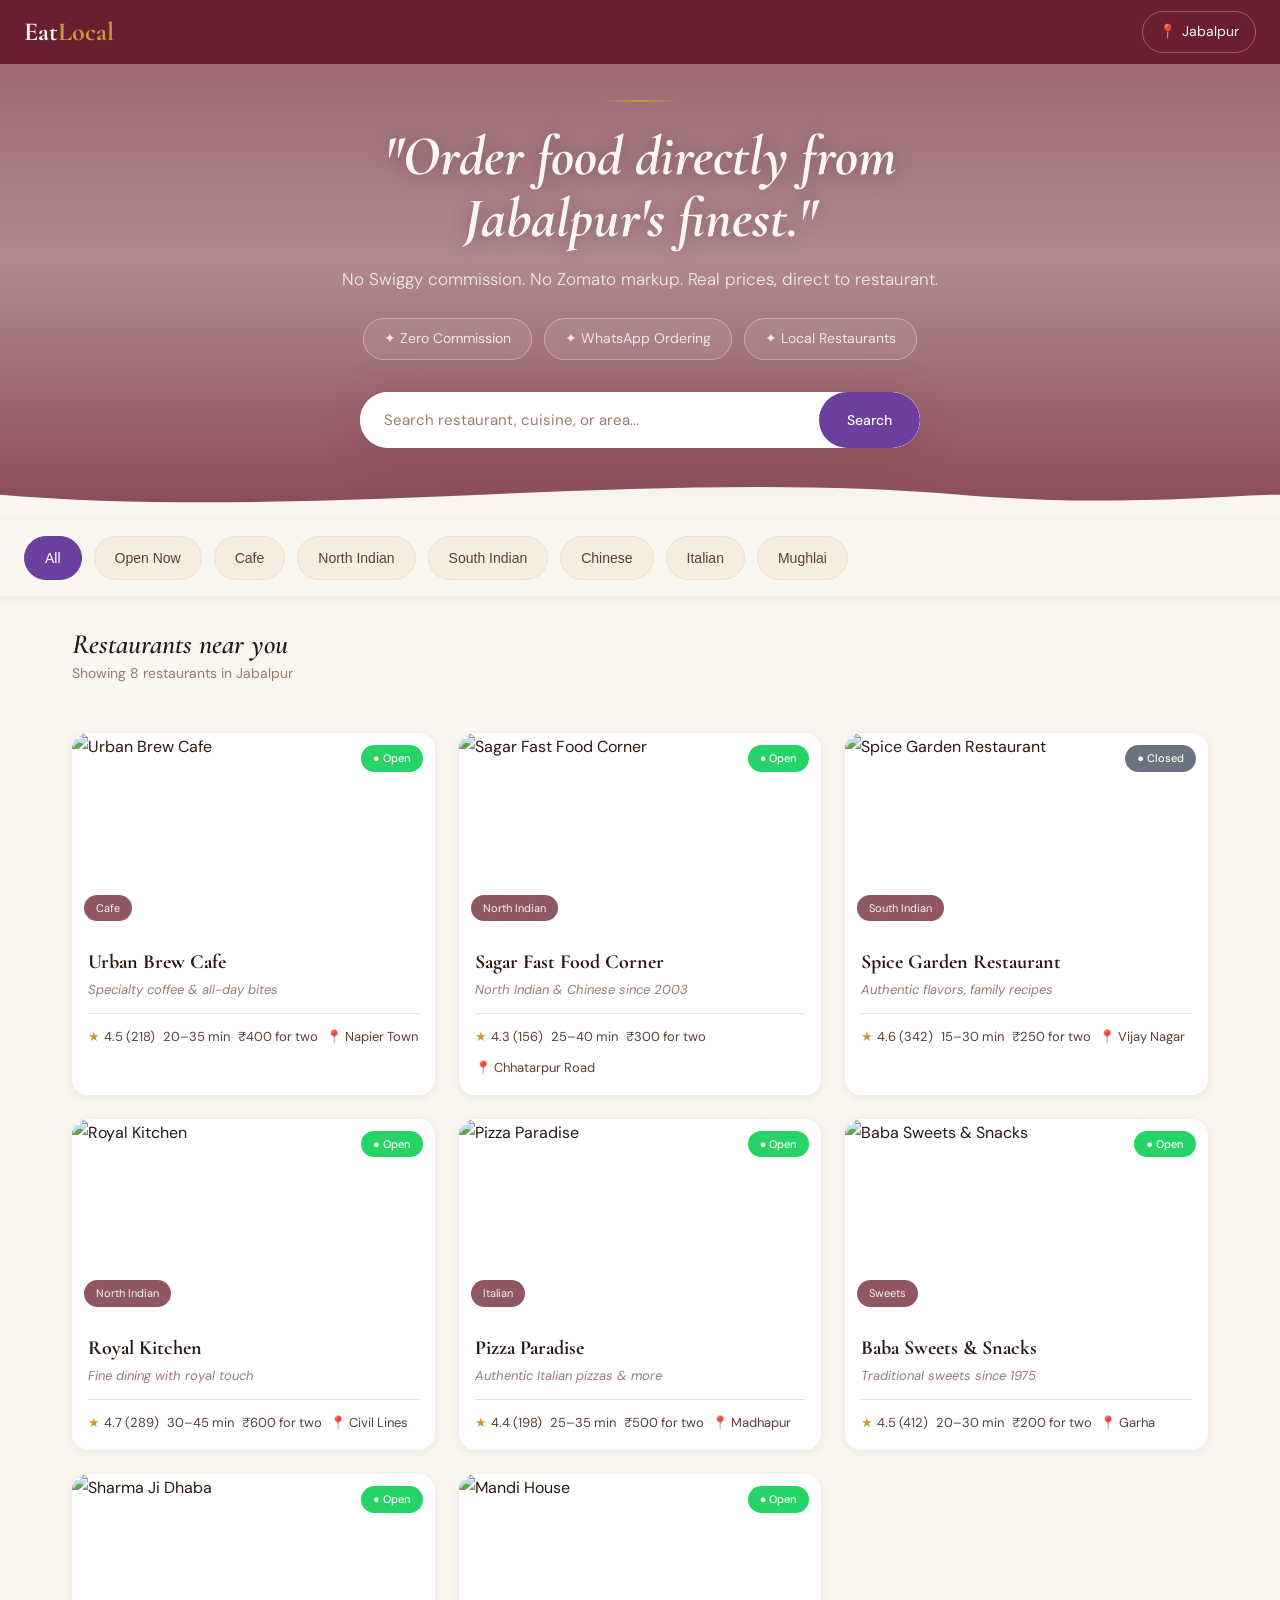
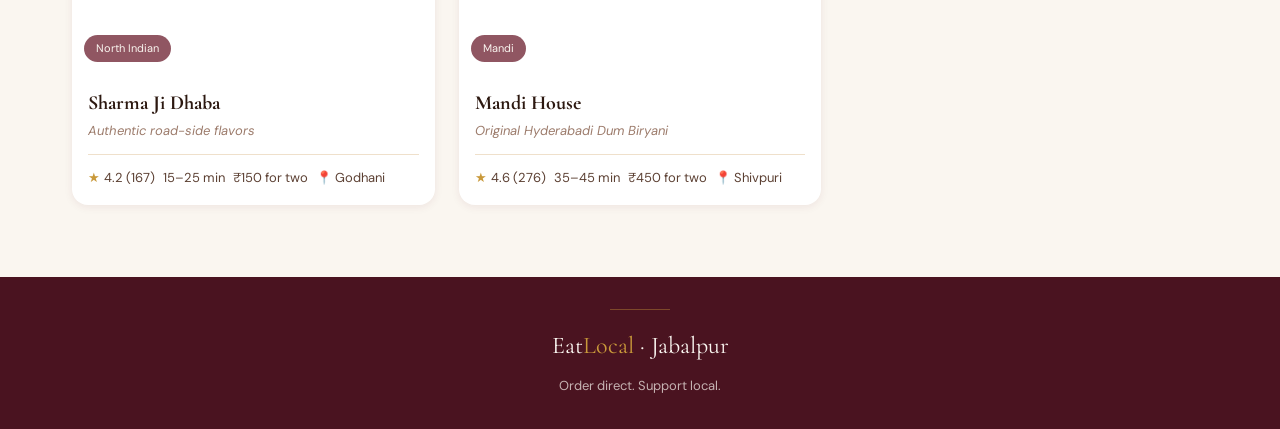
==== commit c9d0ddbe: "Fix all bugs - restaurant rendering, cart, ordering flow, mobile UX" ====
--- a/index.html
+++ b/index.html
@@ -11,29 +11,9 @@
   <!-- Navbar -->
   <nav class="navbar" id="navbar">
     <div class="logo">Eat<span>Local</span></div>
-    <div style="display: flex; align-items: center; gap: 12px;">
-      <div class="location">
-        <span>📍</span>
-        <span>Jabalpur</span>
-      </div>
-      <div class="navbar-cart-container">
-        <div class="navbar-cart" id="navbarCart">
-          <span>🛒</span>
-          <span class="cart-text">Cart</span>
-          <span class="cart-badge" id="navCartBadge" style="display: none;">0</span>
-        </div>
-        <div class="cart-dropdown" id="cartDropdown">
-          <div class="cart-dropdown-header">Your Cart</div>
-          <div class="cart-dropdown-items" id="cartDropdownItems"></div>
-          <div class="cart-dropdown-footer" id="cartDropdownFooter" style="display: none;">
-            <div class="cart-dropdown-total">
-              <span>Total</span>
-              <span id="dropdownTotal">₹0</span>
-            </div>
-            <button class="cart-dropdown-btn" onclick="goToCheckout()">View Cart & Checkout</button>
-          </div>
-        </div>
-      </div>
+    <div class="location">
+      <span>📍</span>
+      <span>Jabalpur</span>
     </div>
   </nav>
 
--- a/style.css
+++ b/style.css
@@ -47,6 +47,15 @@
   background-color: var(--cream);
   color: var(--text-primary);
   line-height: 1.7;
+  overflow-x: hidden;
+}
+
+/* Image fallback styles */
+.item-img-placeholder {
+  width: 100%;
+  height: 100%;
+  background: linear-gradient(135deg, var(--cream-2), var(--cream-3));
+  border-radius: 8px;
 }
 
 ::-webkit-scrollbar {
@@ -400,7 +409,7 @@
 }
 
 .filter-pill {
-  padding: 8px 20px;
+  padding: 12px 20px;
   background: var(--cream-2);
   border: 1px solid var(--cream-3);
   border-radius: var(--radius-pill);
@@ -409,6 +418,7 @@
   white-space: nowrap;
   cursor: pointer;
   transition: all 200ms var(--ease);
+  min-height: 44px;
 }
 
 .filter-pill:hover {
@@ -1575,7 +1585,7 @@
   }
 }
 
-/* Order Modal */
+/* Order Modal - Mobile Bottom Sheet */
 .modal-overlay {
   position: fixed;
   inset: 0;
@@ -1606,6 +1616,19 @@
   transform: translateY(0);
 }
 
+/* Mobile (< 640px) - Bottom Sheet */
+@media (max-width: 640px) {
+  .modal-panel {
+    position: fixed;
+    bottom: 0;
+    left: 0;
+    right: 0;
+    max-height: 92vh;
+    border-radius: 24px 24px 0 0;
+  }
+}
+
+/* Desktop (>= 640px) - Centered Dialog */
 @media (min-width: 640px) {
   .modal-overlay {
     align-items: center;
@@ -1616,6 +1639,7 @@
     transform: scale(0.9);
     opacity: 0;
     transition: all 300ms var(--ease);
+    margin: auto;
   }
 
   .modal-overlay.visible .modal-panel {
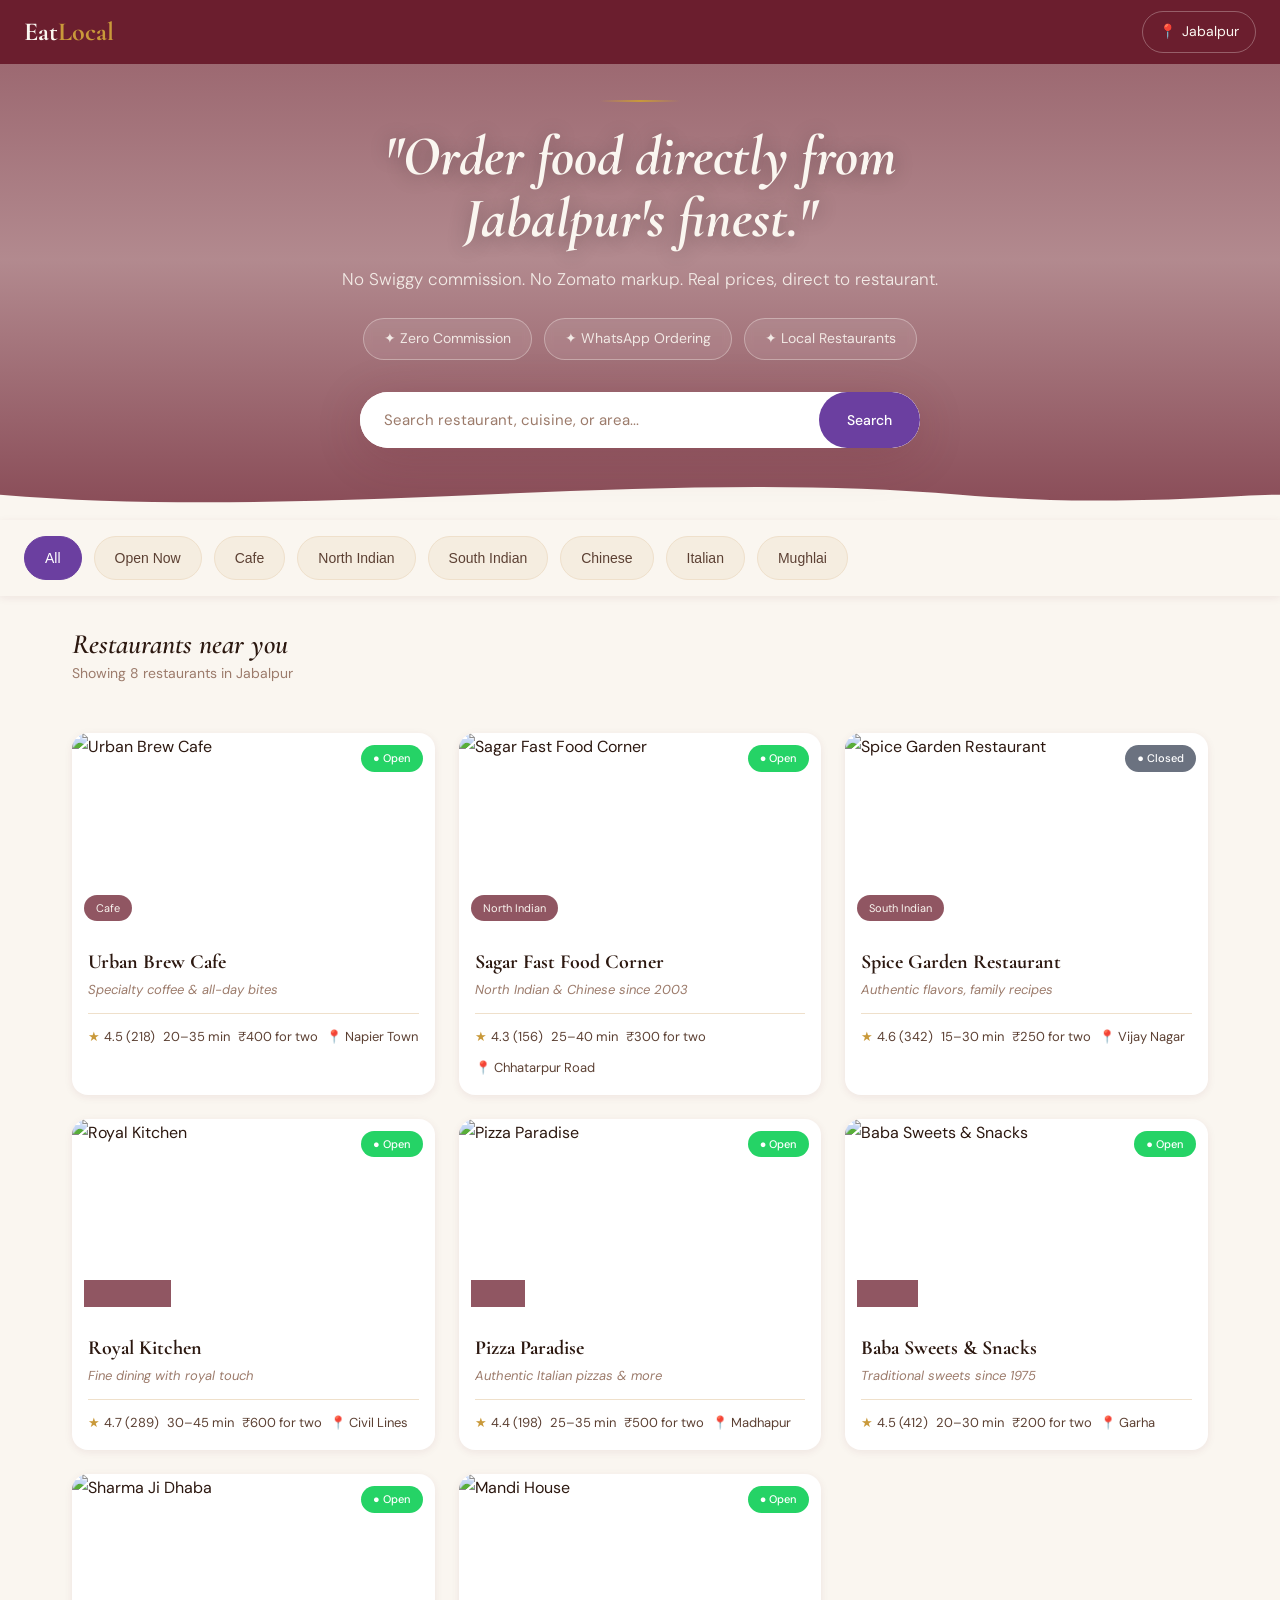
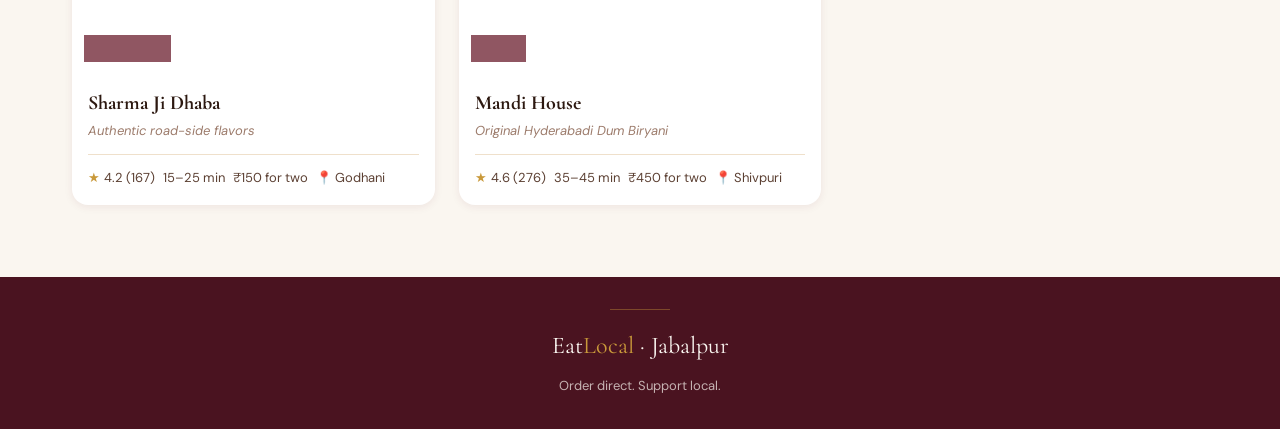
==== commit b4986af3: "Apply pending UI fixes and cart improvements" ====
--- a/index.html
+++ b/index.html
@@ -5,7 +5,6 @@
   <meta name="viewport" content="width=device-width, initial-scale=1.0">
   <title>EatLocal - Direct Food Ordering in Jabalpur</title>
   <link rel="stylesheet" href="style.css">
-  <link rel="stylesheet" href="https://unpkg.com/aos@2.3.4/dist/aos.css">
 </head>
 <body>
   <!-- Navbar -->
--- a/style.css
+++ b/style.css
@@ -1083,6 +1083,7 @@
   padding: 32px;
   max-width: 900px;
   margin: 0 auto;
+  background: linear-gradient(180deg, var(--cream) 0%, white 100%);
 }
 
 .menu-category {
@@ -1112,11 +1113,11 @@
 
 .category-heading {
   font-family: var(--font-display);
-  font-size: 30px;
+  font-size: 28px;
   color: var(--maroon);
   font-weight: 700;
   position: relative;
-  letter-spacing: -0.5px;
+  letter-spacing: -0.3px;
   display: flex;
   align-items: center;
   gap: 12px;
@@ -1127,19 +1128,19 @@
   position: absolute;
   bottom: -8px;
   left: 0;
-  width: 80px;
-  height: 4px;
-  background: linear-gradient(90deg, var(--gold), var(--gold-light), transparent);
+  width: 60px;
+  height: 3px;
+  background: linear-gradient(90deg, var(--gold), var(--gold-light));
   border-radius: 2px;
 }
 
 .category-item-count {
-  background: linear-gradient(135deg, var(--cream-2), var(--cream-3));
-  padding: 6px 16px;
+  background: linear-gradient(135deg, rgba(107,63,160,0.1), rgba(107,30,46,0.1));
+  padding: 6px 14px;
   border-radius: 20px;
-  font-size: 13px;
-  color: var(--text-muted);
-  font-weight: 500;
+  font-size: 12px;
+  color: var(--purple);
+  font-weight: 600;
 }
 
 .category-divider {
@@ -1150,17 +1151,28 @@
 
 /* Menu Item - World Class */
 .menu-item {
-  background: white;
-  border: 1px solid var(--cream-3);
-  border-radius: 20px;
-  padding: 24px;
-  margin-bottom: 20px;
-  display: flex;
-  gap: 24px;
-  transition: all 0.4s cubic-bezier(0.4, 0, 0.2, 1);
+  background: linear-gradient(135deg, white 0%, #FFFCF9 100%);
+  border: 1px solid rgba(239, 224, 203, 0.5);
+  border-radius: 18px;
+  padding: 18px;
+  margin-bottom: 18px;
+  display: flex;
+  gap: 18px;
+  transition: all 0.3s cubic-bezier(0.4, 0, 0.2, 1);
   position: relative;
   overflow: visible;
-  box-shadow: 0 2px 8px rgba(107,30,46,0.04);
+  box-shadow: 0 4px 16px rgba(107,30,46,0.08), 0 1px 3px rgba(0,0,0,0.04);
+}
+
+/* Mobile menu item */
+@media (max-width: 640px) {
+  .menu-item {
+    padding: 12px;
+    gap: 12px;
+    border-radius: 12px;
+    margin-bottom: 12px;
+    flex-wrap: wrap;
+  }
 }
 
 .menu-item::before {
@@ -1191,12 +1203,27 @@
   min-width: 0;
 }
 
+/* Mobile menu item info */
+@media (max-width: 640px) {
+  .menu-item-info {
+    flex: 1;
+  }
+}
+
 .menu-item-header {
   display: flex;
   align-items: center;
-  gap: 12px;
-  margin-bottom: 8px;
+  gap: 10px;
+  margin-bottom: 6px;
   flex-wrap: wrap;
+}
+
+/* Mobile header */
+@media (max-width: 640px) {
+  .menu-item-header {
+    gap: 8px;
+    margin-bottom: 4px;
+  }
 }
 
 .veg-indicator {
@@ -1217,52 +1244,79 @@
 }
 
 .menu-item-name {
-  font-size: 18px;
-  font-weight: 700;
+  font-size: 16px;
+  font-weight: 600;
   color: var(--text-primary);
-  letter-spacing: -0.3px;
   position: relative;
 }
 
 .menu-item-badge {
-  padding: 5px 14px;
+  padding: 3px 10px;
   background: linear-gradient(135deg, var(--gold), var(--gold-light));
   color: var(--maroon-dark);
-  border-radius: 20px;
-  font-size: 11px;
+  border-radius: 12px;
+  font-size: 10px;
   font-weight: 700;
   text-transform: uppercase;
-  letter-spacing: 0.8px;
-  box-shadow: 0 2px 8px rgba(201,153,58,0.3);
+  letter-spacing: 0.5px;
 }
 
 .menu-item-description {
-  font-size: 15px;
+  font-size: 13px;
   color: var(--text-muted);
-  margin-bottom: 16px;
-  line-height: 1.6;
+  margin-bottom: 10px;
+  line-height: 1.4;
   display: -webkit-box;
   -webkit-line-clamp: 2;
   -webkit-box-orient: vertical;
   overflow: hidden;
 }
 
+/* Mobile text */
+@media (max-width: 640px) {
+  .menu-item-name {
+    font-size: 14px;
+    font-weight: 600;
+  }
+  
+  .menu-item-description {
+    font-size: 12px;
+    margin-bottom: 8px;
+  }
+}
+
 .menu-item-footer {
   display: flex;
   align-items: center;
   justify-content: space-between;
-  gap: 16px;
+  gap: 12px;
   flex-wrap: wrap;
 }
 
+/* Mobile footer */
+@media (max-width: 640px) {
+  .menu-item-footer {
+    gap: 8px;
+    width: 100%;
+    margin-top: 8px;
+  }
+}
+
 .menu-item-price {
-  font-size: 20px;
-  font-weight: 800;
+  font-size: 18px;
+  font-weight: 700;
   color: var(--maroon);
   display: flex;
   align-items: baseline;
   gap: 2px;
-  letter-spacing: -0.5px;
+}
+
+/* Mobile price */
+@media (max-width: 640px) {
+  .menu-item-price {
+    font-size: 15px;
+    font-weight: 700;
+  }
 }
 
 .menu-item-price::before {
@@ -1273,17 +1327,49 @@
 }
 
 .menu-item-image {
-  width: 120px;
-  height: 120px;
-  border-radius: 20px;
+  width: 110px;
+  height: 110px;
+  border-radius: 16px;
   background: linear-gradient(135deg, var(--cream-2) 0%, var(--cream-3) 100%);
   flex-shrink: 0;
   display: flex;
   align-items: center;
   justify-content: center;
   overflow: hidden;
-  box-shadow: 0 8px 24px rgba(107,30,46,0.1);
-  transition: all 0.4s cubic-bezier(0.4, 0, 0.2, 1);
+  box-shadow: 0 6px 16px rgba(107,30,46,0.15), 0 2px 4px rgba(0,0,0,0.08);
+  transition: all 0.3s cubic-bezier(0.4, 0, 0.2, 1);
+  position: relative;
+}
+
+.menu-item-image::before {
+  content: '';
+  position: absolute;
+  inset: 0;
+  background: linear-gradient(135deg, rgba(107,30,46,0.05), rgba(107,63,160,0.05));
+  z-index: 1;
+}
+
+.menu-item-image img {
+  width: 100%;
+  height: 100%;
+  object-fit: cover;
+  transition: transform 0.4s cubic-bezier(0.4, 0, 0.2, 1);
+}
+
+.menu-item:hover .menu-item-image img {
+  transform: scale(1.1);
+}
+
+/* Mobile - smaller images */
+@media (max-width: 640px) {
+  .menu-item-image {
+    width: 80px;
+    height: 80px;
+    border-radius: 12px;
+    order: -1;
+    align-self: flex-start;
+    box-shadow: 0 4px 10px rgba(107,30,46,0.12);
+  }
 }
 
 .menu-item:hover .menu-item-image {
@@ -1295,12 +1381,17 @@
 .popular-items-grid {
   display: grid;
   grid-template-columns: repeat(2, 1fr);
-  gap: 16px;
+  gap: 20px;
+}
+
+.popular-items-grid .menu-item {
+  background: linear-gradient(135deg, #FFF9F0 0%, white 100%);
 }
 
 @media (max-width: 640px) {
   .popular-items-grid {
     grid-template-columns: 1fr;
+    gap: 14px;
   }
 }
 
@@ -1314,17 +1405,29 @@
   border: 2px solid var(--purple);
   color: var(--purple);
   background: white;
-  border-radius: 25px;
-  padding: 12px 28px;
-  font-size: 14px;
+  border-radius: 20px;
+  padding: 8px 16px;
+  font-size: 13px;
   font-family: var(--font-body);
-  font-weight: 700;
+  font-weight: 600;
   cursor: pointer;
   transition: all 0.3s cubic-bezier(0.4, 0, 0.2, 1);
   display: inline-flex;
   align-items: center;
-  gap: 8px;
-  box-shadow: 0 4px 12px rgba(107,63,160,0.15);
+  gap: 6px;
+  box-shadow: 0 2px 8px rgba(107,63,160,0.15);
+  min-width: 70px;
+  justify-content: center;
+}
+
+/* Mobile add button */
+@media (max-width: 640px) {
+  .add-btn {
+    padding: 8px 14px;
+    font-size: 12px;
+    min-width: 60px;
+    border-radius: 16px;
+  }
 }
 
 .add-btn:hover {
@@ -1341,29 +1444,42 @@
 .quantity-control {
   display: inline-flex;
   align-items: center;
-  gap: 8px;
-  margin-top: 8px;
+  gap: 6px;
   background: linear-gradient(135deg, var(--purple), var(--purple-dark));
-  border-radius: 25px;
-  padding: 6px;
-  box-shadow: 0 4px 12px rgba(107,63,160,0.3);
+  border-radius: 20px;
+  padding: 4px;
+  box-shadow: 0 2px 8px rgba(107,63,160,0.3);
 }
 
 .quantity-control .qty-btn {
-  width: 32px;
-  height: 32px;
+  width: 28px;
+  height: 28px;
   border-radius: 50%;
   border: none;
   background: white;
   color: var(--purple);
-  font-size: 18px;
+  font-size: 16px;
   font-weight: 700;
   cursor: pointer;
   display: flex;
   align-items: center;
   justify-content: center;
   transition: all 0.2s var(--ease);
-  box-shadow: 0 2px 6px rgba(0,0,0,0.1);
+  box-shadow: 0 2px 4px rgba(0,0,0,0.1);
+}
+
+/* Mobile quantity controls */
+@media (max-width: 640px) {
+  .quantity-control {
+    gap: 4px;
+    padding: 3px;
+  }
+  
+  .quantity-control .qty-btn {
+    width: 26px;
+    height: 26px;
+    font-size: 14px;
+  }
 }
 
 .quantity-control .qty-btn:hover {
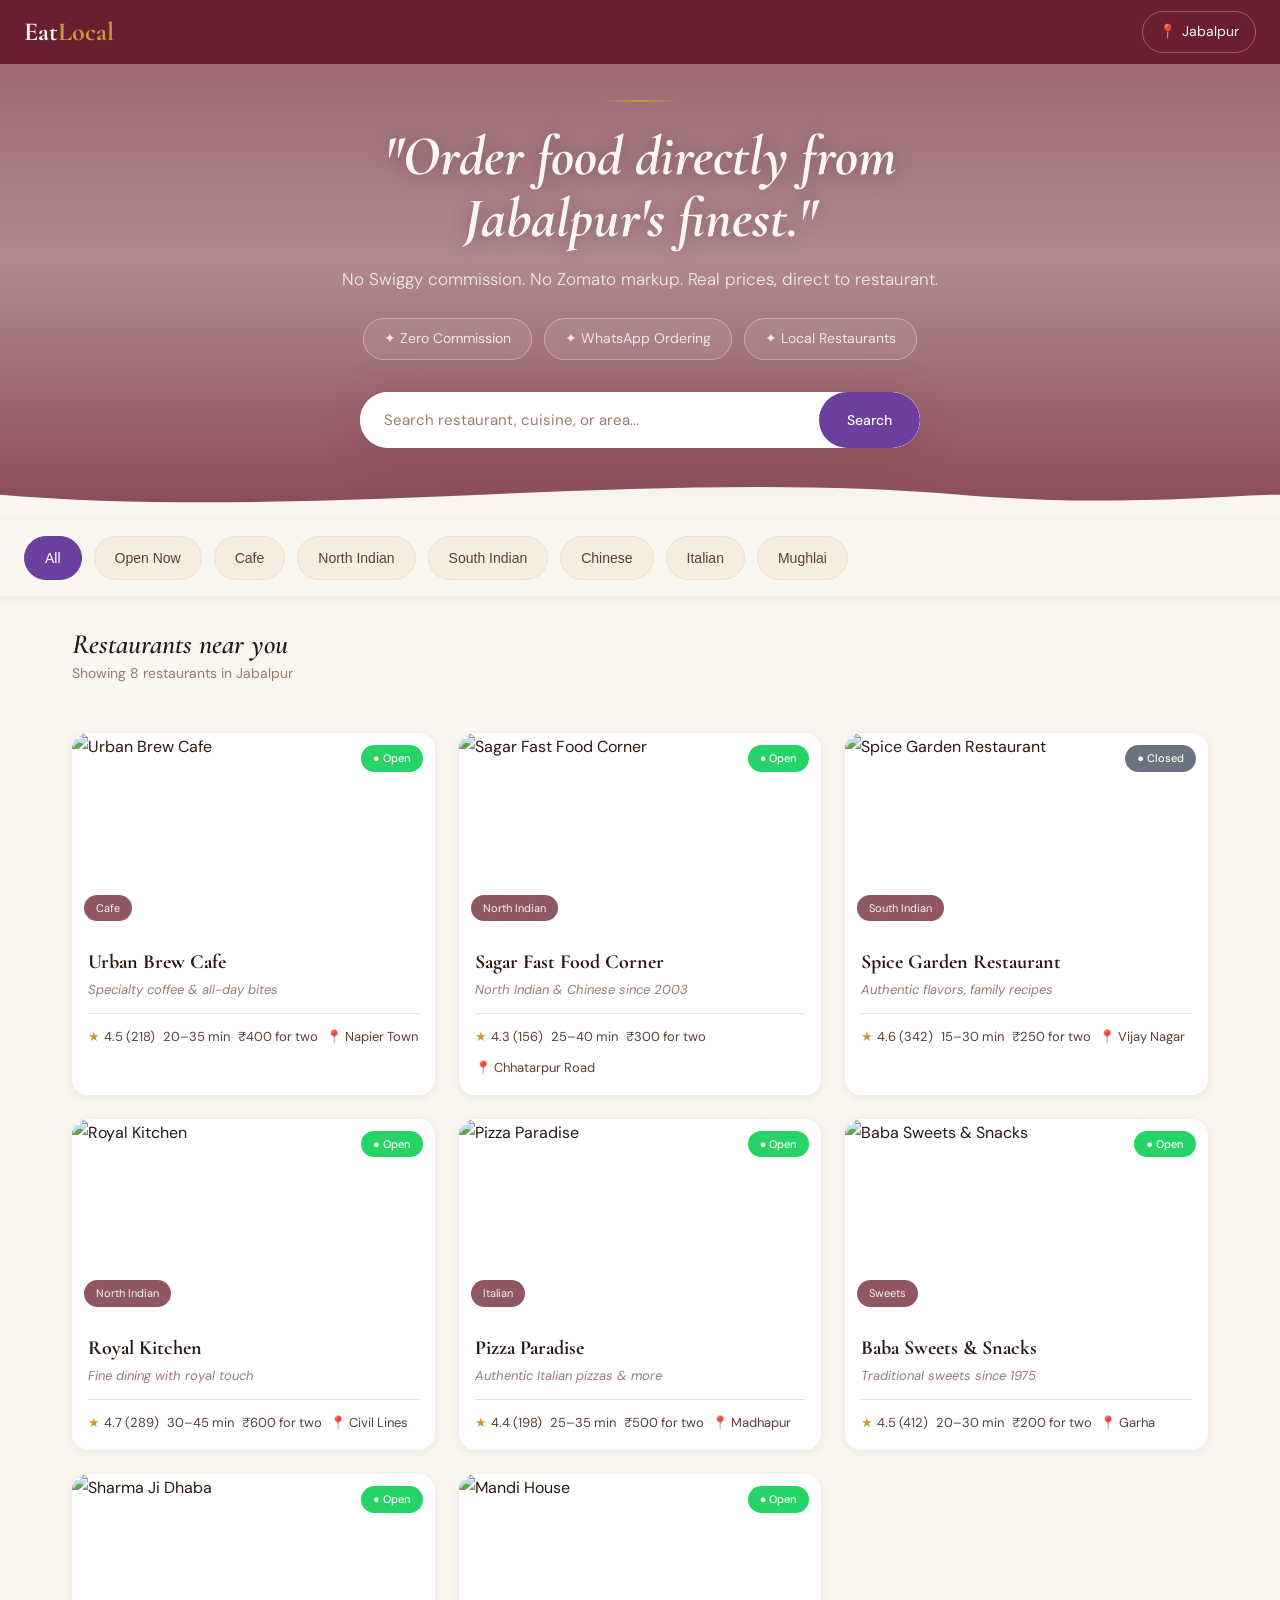
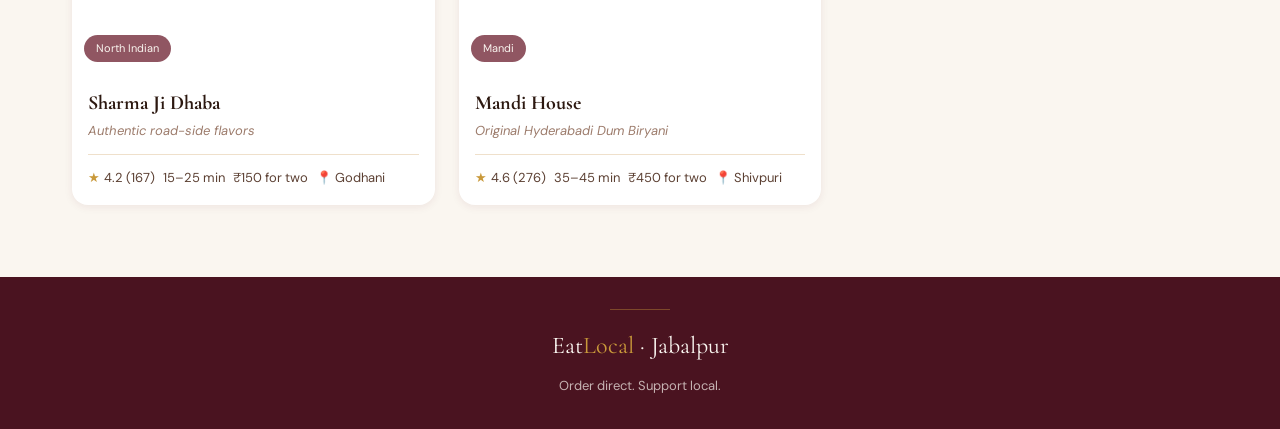
==== commit 9dd34dac: "Add AOS CSS to index.html for animations" ====
--- a/index.html
+++ b/index.html
@@ -5,6 +5,7 @@
   <meta name="viewport" content="width=device-width, initial-scale=1.0">
   <title>EatLocal - Direct Food Ordering in Jabalpur</title>
   <link rel="stylesheet" href="style.css">
+  <link rel="stylesheet" href="https://unpkg.com/aos@2.3.4/dist/aos.css">
 </head>
 <body>
   <!-- Navbar -->
